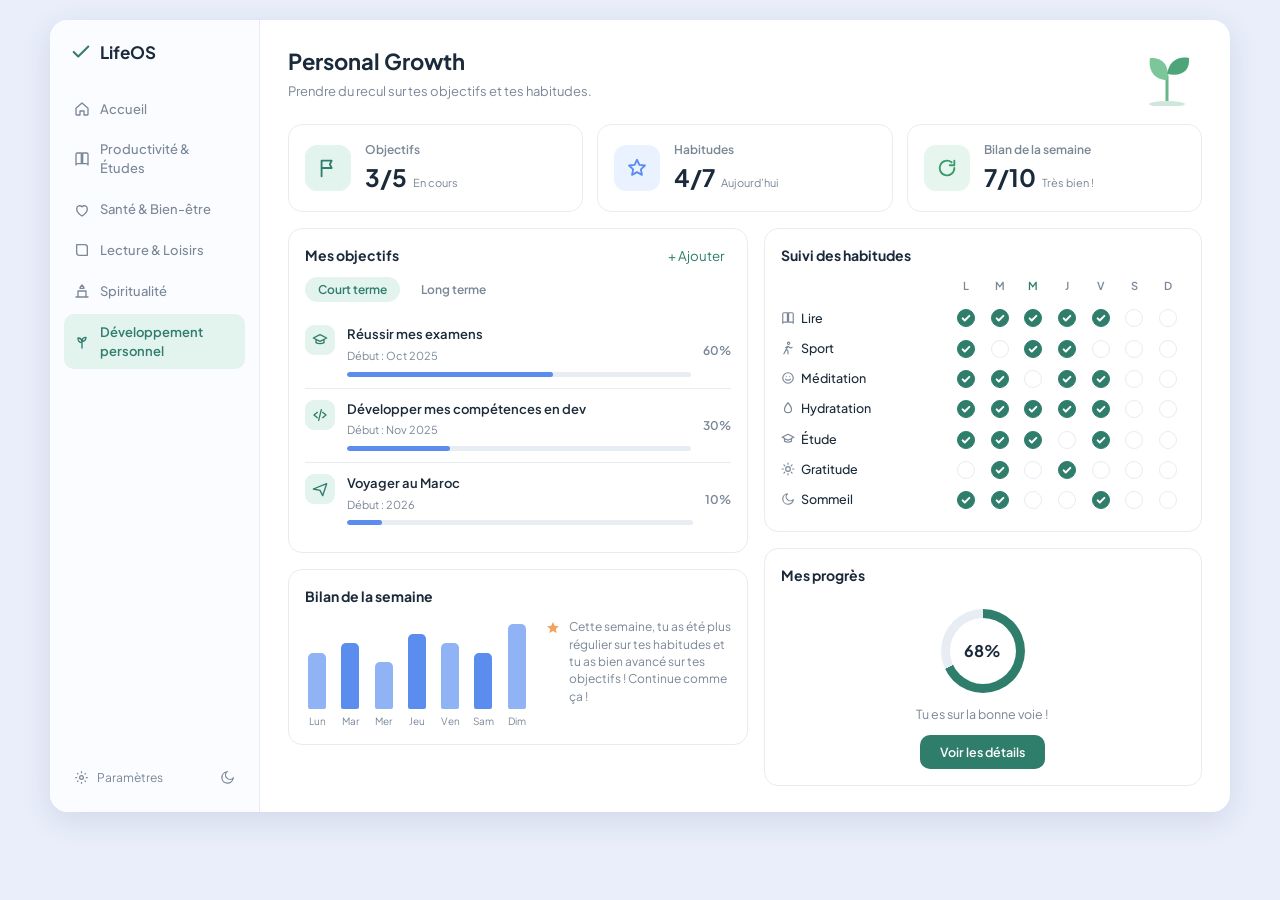
==== pages/personal-growth.html @ b282124e "added the welcome page, and the personal-growth page" ====
<!DOCTYPE html>
<html lang="fr">
<head>
<meta charset="utf-8">
<meta name="viewport" content="width=device-width, initial-scale=1, viewport-fit=cover">
<title>LifeOS – Personal Growth</title>
<link href="https://fonts.googleapis.com/css2?family=Plus+Jakarta+Sans:wght@400;500;600;700&display=swap" rel="stylesheet">
<style>
:root{--bg:#e9eefa;--card:#fff;--ink:#1b2a3a;--mute:#7a8797;--line:#e7ecf3;--pri:#2f7d6b;--pri-soft:#e3f3ee;--blue:#5b8def;--blue-soft:#eaf1ff;--amber:#f2a25c;--track:#e8edf4;--side:#fbfcff;box-sizing:border-box;padding-top:env(safe-area-inset-top,0px);padding-bottom:env(safe-area-inset-bottom,0px)}
@media (prefers-color-scheme:dark){:root:not([data-theme="light"]){--bg:#0f1622;--card:#182231;--ink:#e8eef6;--mute:#93a1b3;--line:#263346;--pri:#4fb59d;--pri-soft:#1b3a35;--blue:#7aa5ff;--blue-soft:#1d2b46;--track:#26344a;--side:#141d2b;color-scheme:dark}}
:root[data-theme="dark"]{--bg:#0f1622;--card:#182231;--ink:#e8eef6;--mute:#93a1b3;--line:#263346;--pri:#4fb59d;--pri-soft:#1b3a35;--blue:#7aa5ff;--blue-soft:#1d2b46;--track:#26344a;--side:#141d2b;color-scheme:dark}
*{box-sizing:border-box}html{scroll-padding-top:env(safe-area-inset-top,0px)}
body{margin:0;background:var(--bg);color:var(--ink);font:14px/1.45 "Plus Jakarta Sans",system-ui,-apple-system,"Segoe UI",sans-serif}
.app{display:grid;grid-template-columns:210px 1fr;max-width:1180px;margin:20px auto;background:var(--card);border-radius:18px;overflow:hidden;min-height:720px;box-shadow:0 8px 30px rgba(40,60,110,.12)}
aside{background:var(--side);border-right:1px solid var(--line);padding:20px 14px;display:flex;flex-direction:column}
.logo{display:flex;align-items:center;gap:8px;font-weight:700;font-size:17px;margin:0 6px 26px}
.logo svg{width:22px;height:22px;color:var(--pri)}
nav{display:flex;flex-direction:column;gap:4px;flex:1}
nav a{display:flex;align-items:center;gap:10px;padding:9px 10px;border-radius:10px;color:var(--mute);text-decoration:none;font-size:13px;font-weight:500}
nav a svg{width:16px;height:16px;flex:none}
nav a.on{background:var(--pri-soft);color:var(--pri);font-weight:600}
.foot{display:flex;justify-content:space-between;align-items:center;color:var(--mute);font-size:12px;padding:6px 10px}
.foot svg{width:15px;height:15px}
main{padding:26px 28px;min-width:0}
.head{display:flex;justify-content:space-between;align-items:flex-start;gap:16px;margin-bottom:18px}
h1{margin:0;font-size:22px;font-weight:700}
.sub{color:var(--mute);margin:4px 0 0;font-size:13px}
.sprout{width:70px;height:60px;flex:none}
.stats{display:grid;grid-template-columns:repeat(3,1fr);gap:14px;margin-bottom:16px}
.card{background:var(--card);border:1px solid var(--line);border-radius:14px;padding:16px}
.stat{display:flex;align-items:center;gap:14px}
.stat .ic{width:46px;height:46px;border-radius:12px;display:grid;place-items:center;flex:none}
.stat .ic svg{width:22px;height:22px}
.stat small{display:block;color:var(--mute);font-size:12px;font-weight:600;margin-bottom:2px}
.stat b{font-size:24px;font-weight:700}
.stat em{font-style:normal;color:var(--mute);font-size:11px;margin-left:6px}
.g1{background:var(--pri-soft);color:var(--pri)}.g2{background:var(--blue-soft);color:var(--blue)}.g3{background:#e6f5ee;color:#3a9a6e}
.grid{display:grid;grid-template-columns:1.05fr 1fr;gap:16px}
.col{display:flex;flex-direction:column;gap:16px;min-width:0}
h2{margin:0 0 12px;font-size:14px;font-weight:700;display:flex;justify-content:space-between;align-items:center}
h2 button{border:0;background:none;color:var(--pri);font:600 12px inherit;font-family:inherit;cursor:pointer}
.tabs{display:flex;gap:8px;margin-bottom:12px}
.tabs button{border:0;border-radius:99px;padding:5px 13px;font:600 12px "Plus Jakarta Sans",system-ui,sans-serif;background:none;color:var(--mute);cursor:pointer}
.tabs button.on{background:var(--pri-soft);color:var(--pri)}
.goal{display:flex;gap:12px;padding:11px 0;border-top:1px solid var(--line)}
.goal:first-of-type{border-top:0}
.goal .gi{width:30px;height:30px;border-radius:9px;background:var(--pri-soft);color:var(--pri);display:grid;place-items:center;flex:none}
.goal .gi svg{width:16px;height:16px}
.goal .t{flex:1;min-width:0}
.goal .t b{font-size:13px;font-weight:600;display:block}
.goal .t span{font-size:11px;color:var(--mute)}
.bar{height:5px;border-radius:9px;background:var(--track);margin-top:7px;overflow:hidden}
.bar i{display:block;height:100%;background:var(--blue);border-radius:9px;transition:width .3s}
.goal .p{font-size:12px;font-weight:600;color:var(--mute);align-self:center}
table{width:100%;border-collapse:collapse}
th{font-size:11px;color:var(--mute);font-weight:600;padding-bottom:8px}
td{padding:5px 0;text-align:center}
td.n{text-align:left;font-size:12.5px;font-weight:500;white-space:nowrap}
td.n svg{width:14px;height:14px;vertical-align:-2px;margin-right:6px;color:var(--mute)}
.dot{width:18px;height:18px;border-radius:50%;border:1.5px solid var(--line);background:none;display:inline-grid;place-items:center;cursor:pointer;padding:0;color:#fff}
.dot.on{background:var(--pri);border-color:var(--pri)}
.dot svg{width:10px;height:10px;opacity:0}.dot.on svg{opacity:1}
.dot:focus-visible,.tabs button:focus-visible,.btn:focus-visible{outline:2px solid var(--pri);outline-offset:2px}
th.today{color:var(--pri)}
.week{display:flex;gap:16px;align-items:stretch}
.chart{flex:1.2;display:flex;align-items:flex-end;gap:9px;height:110px;padding-top:6px}
.chart div{flex:1;display:flex;flex-direction:column;align-items:center;justify-content:flex-end;gap:5px;height:100%;font-size:10px;color:var(--mute)}
.chart i{width:100%;max-width:18px;border-radius:5px 5px 2px 2px;background:var(--blue)}
.chart div:nth-child(odd) i{background:#8fb3f5}
.note{flex:1;font-size:12px;color:var(--mute);display:flex;gap:8px;align-content:flex-start}
.note svg{width:16px;height:16px;color:var(--amber);flex:none;margin-top:2px}
.prog{display:flex;flex-direction:column;align-items:center;text-align:center;gap:12px}
.ring{width:84px;height:84px;border-radius:50%;background:conic-gradient(var(--pri) 68%,var(--track) 0);display:grid;place-items:center}
.ring span{width:66px;height:66px;border-radius:50%;background:var(--card);display:grid;place-items:center;font-weight:700;font-size:16px}
.btn{border:0;background:var(--pri);color:#fff;border-radius:10px;padding:9px 20px;font:600 12.5px "Plus Jakarta Sans",system-ui,sans-serif;cursor:pointer}
@media (max-width:900px){.app{grid-template-columns:1fr;margin:0;border-radius:0}aside{display:none}.grid{grid-template-columns:1fr}.stats{grid-template-columns:1fr}}
</style>
</head>
<body>
<div class="app">
<aside>
  <div class="logo"><svg viewBox="0 0 24 24" fill="none" stroke="currentColor" stroke-width="2.2" stroke-linecap="round" stroke-linejoin="round"><path d="M4 12l5 5L20 6"/></svg>LifeOS</div>
  <nav id="nav"></nav>
  <div class="foot"><span style="display:flex;gap:8px;align-items:center"><svg viewBox="0 0 24 24" fill="none" stroke="currentColor" stroke-width="2"><circle cx="12" cy="12" r="3"/><path d="M12 2v3M12 19v3M2 12h3M19 12h3M5 5l2 2M17 17l2 2M19 5l-2 2M7 17l-2 2"/></svg>Paramètres</span><svg viewBox="0 0 24 24" fill="none" stroke="currentColor" stroke-width="2"><path d="M21 13A9 9 0 1111 3a7 7 0 0010 10z"/></svg></div>
</aside>
<main>
  <div class="head">
    <div><h1>Personal Growth</h1><p class="sub">Prendre du recul sur tes objectifs et tes habitudes.</p></div>
    <svg class="sprout" viewBox="0 0 70 60" fill="none"><path d="M35 58V30" stroke="#6bb58a" stroke-width="3" stroke-linecap="round"/><path d="M35 34C22 34 16 24 18 12c13-1 20 8 17 22z" fill="#7cc79a"/><path d="M35 28c2-12 10-18 22-16 1 12-6 19-22 16z" fill="#4fa57a"/><ellipse cx="35" cy="58" rx="18" ry="3" fill="#cfe7da"/></svg>
  </div>

  <div class="stats">
    <div class="card stat"><div class="ic g1"><svg viewBox="0 0 24 24" fill="none" stroke="currentColor" stroke-width="2" stroke-linecap="round" stroke-linejoin="round"><path d="M5 21V4M5 4h11l-2 4 2 4H5"/></svg></div><div><small>Objectifs</small><b id="sGoals">3/5</b><em>En cours</em></div></div>
    <div class="card stat"><div class="ic g2"><svg viewBox="0 0 24 24" fill="none" stroke="currentColor" stroke-width="2" stroke-linecap="round" stroke-linejoin="round"><path d="M12 3l2.6 5.6 6.1.7-4.5 4.2 1.2 6L12 16.5 6.6 19.5l1.2-6L3.3 9.3l6.1-.7z"/></svg></div><div><small>Habitudes</small><b id="sHab">4/7</b><em>Aujourd’hui</em></div></div>
    <div class="card stat"><div class="ic g3"><svg viewBox="0 0 24 24" fill="none" stroke="currentColor" stroke-width="2" stroke-linecap="round" stroke-linejoin="round"><path d="M20 12a8 8 0 11-3-6.2M20 4v5h-5"/></svg></div><div><small>Bilan de la semaine</small><b>7/10</b><em>Très bien !</em></div></div>
  </div>

  <div class="grid">
    <div class="col">
      <div class="card">
        <h2>Mes objectifs <button type="button">+ Ajouter</button></h2>
        <div class="tabs" role="tablist"><button class="on" data-t="court" role="tab">Court terme</button><button data-t="long" role="tab">Long terme</button></div>
        <div id="goals"></div>
      </div>
      <div class="card">
        <h2>Bilan de la semaine</h2>
        <div class="week">
          <div class="chart" id="chart" role="img" aria-label="Score quotidien de la semaine"></div>
          <div class="note"><svg viewBox="0 0 24 24" fill="currentColor"><path d="M12 3l2.6 5.6 6.1.7-4.5 4.2 1.2 6L12 16.5 6.6 19.5l1.2-6L3.3 9.3l6.1-.7z"/></svg><span>Cette semaine, tu as été plus régulier sur tes habitudes et tu as bien avancé sur tes objectifs ! Continue comme ça !</span></div>
        </div>
      </div>
    </div>
    <div class="col">
      <div class="card">
        <h2>Suivi des habitudes</h2>
        <table id="habits"></table>
      </div>
      <div class="card prog">
        <h2 style="align-self:flex-start;width:100%">Mes progrès</h2>
        <div class="ring"><span>68%</span></div>
        <div style="font-size:12.5px;color:var(--mute)">Tu es sur la bonne voie !</div>
        <button class="btn" type="button">Voir les détails</button>
      </div>
    </div>
  </div>
</main>
</div>
<script>
var I={
home:'<path d="M3 11l9-8 9 8v9a1 1 0 01-1 1h-5v-6H9v6H4a1 1 0 01-1-1z"/>',
book:'<path d="M3 5a2 2 0 012-2h6v16H5a2 2 0 00-2 2zM21 5a2 2 0 00-2-2h-6v16h6a2 2 0 012 2z"/>',
heart:'<path d="M12 21s-8-5-8-11a4.5 4.5 0 018-2.7A4.5 4.5 0 0120 10c0 6-8 11-8 11z"/>',
read:'<path d="M4 4h12a4 4 0 014 4v12H8a4 4 0 01-4-4z"/>',
mosque:'<path d="M12 3c2 2 3 3 3 5H9c0-2 1-3 3-5zM6 21V12h12v9M3 21h18"/>',
sprout:'<path d="M12 21V11M12 13C8 13 6 10 6 6c4 0 6 3 6 7zM12 11c0-4 2-6 6-6 0 4-2 6-6 6z"/>',
run:'<circle cx="13" cy="4" r="2"/><path d="M5 22l4-8 3 3v5M9 14l3-5 4 3 3-1M12 9l-4 2"/>',
drop:'<path d="M12 3s6 7 6 11a6 6 0 01-12 0c0-4 6-11 6-11z"/>',
mind:'<circle cx="12" cy="12" r="9"/><path d="M8 14c1 2 7 2 8 0M9 9h.01M15 9h.01"/>',
sun:'<circle cx="12" cy="12" r="4"/><path d="M12 2v2M12 20v2M2 12h2M20 12h2M5 5l1.5 1.5M17.5 17.5L19 19M19 5l-1.5 1.5M6.5 17.5L5 19"/>',
moon:'<path d="M21 13A9 9 0 1111 3a7 7 0 0010 10z"/>',
cap:'<path d="M2 9l10-5 10 5-10 5zM6 11v5c3 2 9 2 12 0v-5"/>',
code:'<path d="M8 8l-5 4 5 4M16 8l5 4-5 4M14 4l-4 16"/>',
plane:'<path d="M2 12l20-8-6 18-4-8z"/>',
house:'<path d="M3 11l9-8 9 8v9H3z"/>',
dollar:'<path d="M12 2v20M17 6H9.5a3 3 0 000 6h5a3 3 0 010 6H6"/>'};
function ic(n){return '<svg viewBox="0 0 24 24" fill="none" stroke="currentColor" stroke-width="2" stroke-linecap="round" stroke-linejoin="round">'+I[n]+'</svg>'}
var nav=[['home','Accueil'],['book','Productivité & Études'],['heart','Santé & Bien-être'],['read','Lecture & Loisirs'],['mosque','Spiritualité'],['sprout','Développement personnel']];
document.getElementById('nav').innerHTML=nav.map(function(n,i){return '<a href="#" class="'+(i==5?'on':'')+'">'+ic(n[0])+n[1]+'</a>'}).join('');

var goals={
court:[['cap','Réussir mes examens','Début : Oct 2025',60],['code','Développer mes compétences en dev','Début : Nov 2025',30],['plane','Voyager au Maroc','Début : 2026',10]],
long:[['house','Devenir indépendant financièrement','Début : 2025',15],['dollar','Lancer mon premier projet','Début : 2026',5]]};
function renderGoals(k){document.getElementById('goals').innerHTML=goals[k].map(function(g){return '<div class="goal"><div class="gi">'+ic(g[0])+'</div><div class="t"><b>'+g[1]+'</b><span>'+g[2]+'</span><div class="bar"><i style="width:'+g[3]+'%"></i></div></div><div class="p">'+g[3]+'%</div></div>'}).join('')}
renderGoals('court');
document.querySelectorAll('.tabs button').forEach(function(b){b.onclick=function(){document.querySelectorAll('.tabs button').forEach(function(x){x.classList.remove('on')});b.classList.add('on');renderGoals(b.dataset.t)}});

var days=['L','M','M','J','V','S','D'],TODAY=2;
var habits=[['book','Lire',[1,1,1,1,1,0,0]],['run','Sport',[1,0,1,1,0,0,0]],['mind','Méditation',[1,1,0,1,1,0,0]],['drop','Hydratation',[1,1,1,1,1,0,0]],['cap','Étude',[1,1,1,0,1,0,0]],['sun','Gratitude',[0,1,0,1,0,0,0]],['moon','Sommeil',[1,1,0,0,1,0,0]]];
var chk='<svg viewBox="0 0 12 12" fill="none" stroke="currentColor" stroke-width="2.4" stroke-linecap="round" stroke-linejoin="round"><path d="M2 6.5l2.5 2.5L10 3.5"/></svg>';
function renderHabits(){
 var h='<tr><th></th>'+days.map(function(d,i){return '<th class="'+(i==TODAY?'today':'')+'">'+d+'</th>'}).join('')+'</tr>';
 habits.forEach(function(r,ri){h+='<tr><td class="n">'+ic(r[0])+r[1]+'</td>'+r[2].map(function(v,di){return '<td><button type="button" class="dot'+(v?' on':'')+'" data-r="'+ri+'" data-d="'+di+'" aria-pressed="'+!!v+'" aria-label="'+r[1]+' '+days[di]+'">'+chk+'</button></td>'}).join('')+'</tr>'});
 document.getElementById('habits').innerHTML=h;
 document.getElementById('sHab').textContent=habits.filter(function(r){return r[2][TODAY]}).length+'/'+habits.length;
}
renderHabits();
document.getElementById('habits').onclick=function(e){var b=e.target.closest('.dot');if(!b)return;var r=habits[b.dataset.r];r[2][b.dataset.d]=r[2][b.dataset.d]?0:1;renderHabits();var n=document.querySelector('.dot[data-r="'+b.dataset.r+'"][data-d="'+b.dataset.d+'"]');if(n)n.focus()};

var w=[6,7,5,8,7,6,9],names=['Lun','Mar','Mer','Jeu','Ven','Sam','Dim'];
document.getElementById('chart').innerHTML=w.map(function(v,i){return '<div><i style="height:'+(v*9)+'%"></i>'+names[i]+'</div>'}).join('');
</script>
</body>
</html>
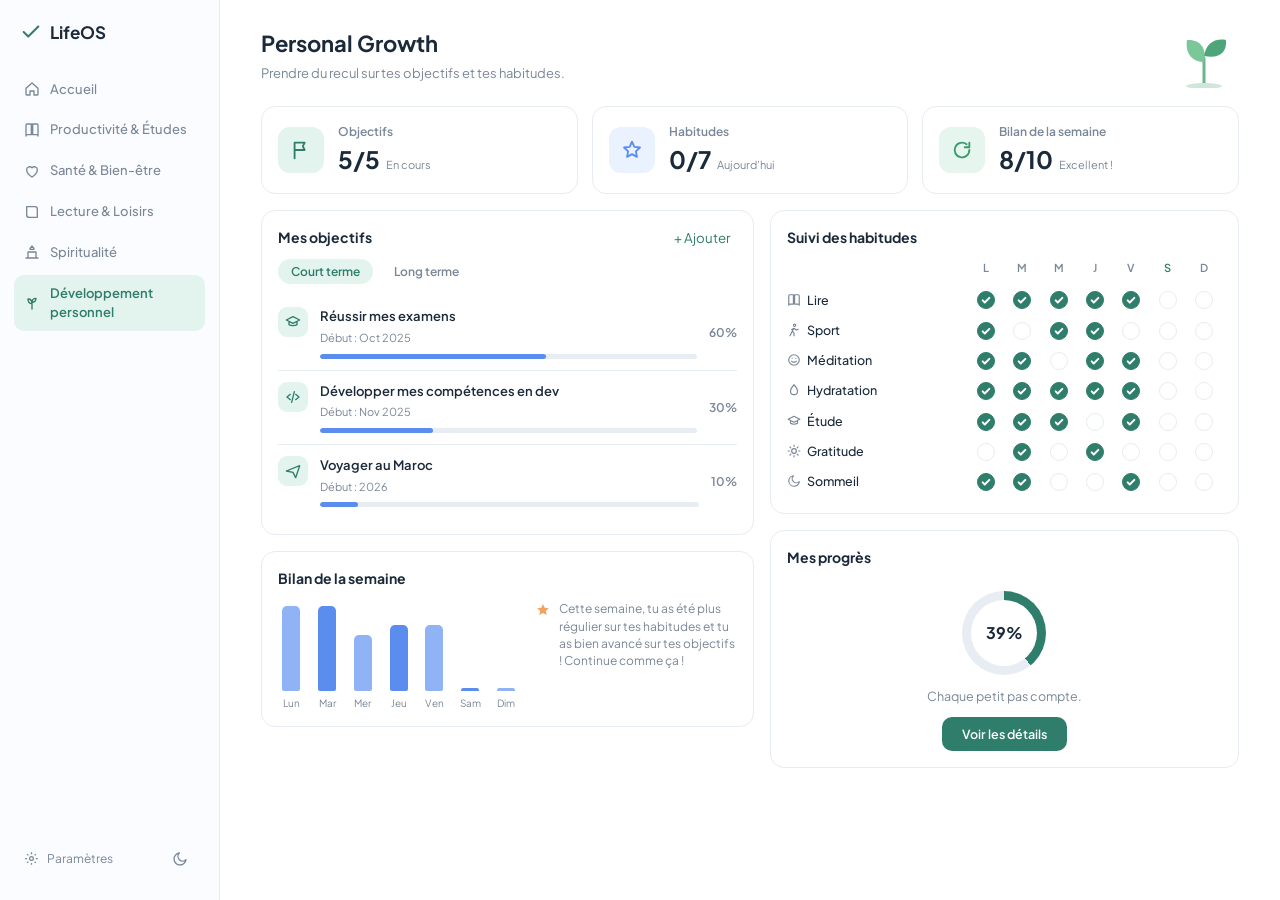
==== commit 635815b3: "Separate CSS and JS into assets, make dashboard interactive" ====
--- a/pages/personal-growth.html
+++ b/pages/personal-growth.html
@@ -4,84 +4,22 @@
 <meta charset="utf-8">
 <meta name="viewport" content="width=device-width, initial-scale=1, viewport-fit=cover">
 <title>LifeOS – Personal Growth</title>
+<link rel="icon" href="../assets/img/favicon.svg" type="image/svg+xml">
 <link href="https://fonts.googleapis.com/css2?family=Plus+Jakarta+Sans:wght@400;500;600;700&display=swap" rel="stylesheet">
-<style>
-:root{--bg:#e9eefa;--card:#fff;--ink:#1b2a3a;--mute:#7a8797;--line:#e7ecf3;--pri:#2f7d6b;--pri-soft:#e3f3ee;--blue:#5b8def;--blue-soft:#eaf1ff;--amber:#f2a25c;--track:#e8edf4;--side:#fbfcff;box-sizing:border-box;padding-top:env(safe-area-inset-top,0px);padding-bottom:env(safe-area-inset-bottom,0px)}
-@media (prefers-color-scheme:dark){:root:not([data-theme="light"]){--bg:#0f1622;--card:#182231;--ink:#e8eef6;--mute:#93a1b3;--line:#263346;--pri:#4fb59d;--pri-soft:#1b3a35;--blue:#7aa5ff;--blue-soft:#1d2b46;--track:#26344a;--side:#141d2b;color-scheme:dark}}
-:root[data-theme="dark"]{--bg:#0f1622;--card:#182231;--ink:#e8eef6;--mute:#93a1b3;--line:#263346;--pri:#4fb59d;--pri-soft:#1b3a35;--blue:#7aa5ff;--blue-soft:#1d2b46;--track:#26344a;--side:#141d2b;color-scheme:dark}
-*{box-sizing:border-box}html{scroll-padding-top:env(safe-area-inset-top,0px)}
-body{margin:0;background:var(--bg);color:var(--ink);font:14px/1.45 "Plus Jakarta Sans",system-ui,-apple-system,"Segoe UI",sans-serif}
-.app{display:grid;grid-template-columns:210px 1fr;max-width:1180px;margin:20px auto;background:var(--card);border-radius:18px;overflow:hidden;min-height:720px;box-shadow:0 8px 30px rgba(40,60,110,.12)}
-aside{background:var(--side);border-right:1px solid var(--line);padding:20px 14px;display:flex;flex-direction:column}
-.logo{display:flex;align-items:center;gap:8px;font-weight:700;font-size:17px;margin:0 6px 26px}
-.logo svg{width:22px;height:22px;color:var(--pri)}
-nav{display:flex;flex-direction:column;gap:4px;flex:1}
-nav a{display:flex;align-items:center;gap:10px;padding:9px 10px;border-radius:10px;color:var(--mute);text-decoration:none;font-size:13px;font-weight:500}
-nav a svg{width:16px;height:16px;flex:none}
-nav a.on{background:var(--pri-soft);color:var(--pri);font-weight:600}
-.foot{display:flex;justify-content:space-between;align-items:center;color:var(--mute);font-size:12px;padding:6px 10px}
-.foot svg{width:15px;height:15px}
-main{padding:26px 28px;min-width:0}
-.head{display:flex;justify-content:space-between;align-items:flex-start;gap:16px;margin-bottom:18px}
-h1{margin:0;font-size:22px;font-weight:700}
-.sub{color:var(--mute);margin:4px 0 0;font-size:13px}
-.sprout{width:70px;height:60px;flex:none}
-.stats{display:grid;grid-template-columns:repeat(3,1fr);gap:14px;margin-bottom:16px}
-.card{background:var(--card);border:1px solid var(--line);border-radius:14px;padding:16px}
-.stat{display:flex;align-items:center;gap:14px}
-.stat .ic{width:46px;height:46px;border-radius:12px;display:grid;place-items:center;flex:none}
-.stat .ic svg{width:22px;height:22px}
-.stat small{display:block;color:var(--mute);font-size:12px;font-weight:600;margin-bottom:2px}
-.stat b{font-size:24px;font-weight:700}
-.stat em{font-style:normal;color:var(--mute);font-size:11px;margin-left:6px}
-.g1{background:var(--pri-soft);color:var(--pri)}.g2{background:var(--blue-soft);color:var(--blue)}.g3{background:#e6f5ee;color:#3a9a6e}
-.grid{display:grid;grid-template-columns:1.05fr 1fr;gap:16px}
-.col{display:flex;flex-direction:column;gap:16px;min-width:0}
-h2{margin:0 0 12px;font-size:14px;font-weight:700;display:flex;justify-content:space-between;align-items:center}
-h2 button{border:0;background:none;color:var(--pri);font:600 12px inherit;font-family:inherit;cursor:pointer}
-.tabs{display:flex;gap:8px;margin-bottom:12px}
-.tabs button{border:0;border-radius:99px;padding:5px 13px;font:600 12px "Plus Jakarta Sans",system-ui,sans-serif;background:none;color:var(--mute);cursor:pointer}
-.tabs button.on{background:var(--pri-soft);color:var(--pri)}
-.goal{display:flex;gap:12px;padding:11px 0;border-top:1px solid var(--line)}
-.goal:first-of-type{border-top:0}
-.goal .gi{width:30px;height:30px;border-radius:9px;background:var(--pri-soft);color:var(--pri);display:grid;place-items:center;flex:none}
-.goal .gi svg{width:16px;height:16px}
-.goal .t{flex:1;min-width:0}
-.goal .t b{font-size:13px;font-weight:600;display:block}
-.goal .t span{font-size:11px;color:var(--mute)}
-.bar{height:5px;border-radius:9px;background:var(--track);margin-top:7px;overflow:hidden}
-.bar i{display:block;height:100%;background:var(--blue);border-radius:9px;transition:width .3s}
-.goal .p{font-size:12px;font-weight:600;color:var(--mute);align-self:center}
-table{width:100%;border-collapse:collapse}
-th{font-size:11px;color:var(--mute);font-weight:600;padding-bottom:8px}
-td{padding:5px 0;text-align:center}
-td.n{text-align:left;font-size:12.5px;font-weight:500;white-space:nowrap}
-td.n svg{width:14px;height:14px;vertical-align:-2px;margin-right:6px;color:var(--mute)}
-.dot{width:18px;height:18px;border-radius:50%;border:1.5px solid var(--line);background:none;display:inline-grid;place-items:center;cursor:pointer;padding:0;color:#fff}
-.dot.on{background:var(--pri);border-color:var(--pri)}
-.dot svg{width:10px;height:10px;opacity:0}.dot.on svg{opacity:1}
-.dot:focus-visible,.tabs button:focus-visible,.btn:focus-visible{outline:2px solid var(--pri);outline-offset:2px}
-th.today{color:var(--pri)}
-.week{display:flex;gap:16px;align-items:stretch}
-.chart{flex:1.2;display:flex;align-items:flex-end;gap:9px;height:110px;padding-top:6px}
-.chart div{flex:1;display:flex;flex-direction:column;align-items:center;justify-content:flex-end;gap:5px;height:100%;font-size:10px;color:var(--mute)}
-.chart i{width:100%;max-width:18px;border-radius:5px 5px 2px 2px;background:var(--blue)}
-.chart div:nth-child(odd) i{background:#8fb3f5}
-.note{flex:1;font-size:12px;color:var(--mute);display:flex;gap:8px;align-content:flex-start}
-.note svg{width:16px;height:16px;color:var(--amber);flex:none;margin-top:2px}
-.prog{display:flex;flex-direction:column;align-items:center;text-align:center;gap:12px}
-.ring{width:84px;height:84px;border-radius:50%;background:conic-gradient(var(--pri) 68%,var(--track) 0);display:grid;place-items:center}
-.ring span{width:66px;height:66px;border-radius:50%;background:var(--card);display:grid;place-items:center;font-weight:700;font-size:16px}
-.btn{border:0;background:var(--pri);color:#fff;border-radius:10px;padding:9px 20px;font:600 12.5px "Plus Jakarta Sans",system-ui,sans-serif;cursor:pointer}
-@media (max-width:900px){.app{grid-template-columns:1fr;margin:0;border-radius:0}aside{display:none}.grid{grid-template-columns:1fr}.stats{grid-template-columns:1fr}}
-</style>
+<link rel="stylesheet" href="../assets/css/tokens.css">
+<link rel="stylesheet" href="../assets/css/layout.css">
+<link rel="stylesheet" href="../assets/css/components.css">
+<link rel="stylesheet" href="../assets/css/personal-growth.css">
+<script src="../assets/js/storage.js"></script>
+<script src="../assets/js/icons.js"></script>
+<script src="../assets/js/theme.js"></script>
 </head>
-<body>
+<body data-page="growth">
 <div class="app">
 <aside>
   <div class="logo"><svg viewBox="0 0 24 24" fill="none" stroke="currentColor" stroke-width="2.2" stroke-linecap="round" stroke-linejoin="round"><path d="M4 12l5 5L20 6"/></svg>LifeOS</div>
   <nav id="nav"></nav>
-  <div class="foot"><span style="display:flex;gap:8px;align-items:center"><svg viewBox="0 0 24 24" fill="none" stroke="currentColor" stroke-width="2"><circle cx="12" cy="12" r="3"/><path d="M12 2v3M12 19v3M2 12h3M19 12h3M5 5l2 2M17 17l2 2M19 5l-2 2M7 17l-2 2"/></svg>Paramètres</span><svg viewBox="0 0 24 24" fill="none" stroke="currentColor" stroke-width="2"><path d="M21 13A9 9 0 1111 3a7 7 0 0010 10z"/></svg></div>
+  <div class="foot"><span class="set"><svg viewBox="0 0 24 24" fill="none" stroke="currentColor" stroke-width="2"><circle cx="12" cy="12" r="3"/><path d="M12 2v3M12 19v3M2 12h3M19 12h3M5 5l2 2M17 17l2 2M19 5l-2 2M7 17l-2 2"/></svg>Paramètres</span><button type="button" id="theme" aria-label="Changer de thème"></button></div>
 </aside>
 <main>
   <div class="head">
@@ -92,13 +30,13 @@
   <div class="stats">
     <div class="card stat"><div class="ic g1"><svg viewBox="0 0 24 24" fill="none" stroke="currentColor" stroke-width="2" stroke-linecap="round" stroke-linejoin="round"><path d="M5 21V4M5 4h11l-2 4 2 4H5"/></svg></div><div><small>Objectifs</small><b id="sGoals">3/5</b><em>En cours</em></div></div>
     <div class="card stat"><div class="ic g2"><svg viewBox="0 0 24 24" fill="none" stroke="currentColor" stroke-width="2" stroke-linecap="round" stroke-linejoin="round"><path d="M12 3l2.6 5.6 6.1.7-4.5 4.2 1.2 6L12 16.5 6.6 19.5l1.2-6L3.3 9.3l6.1-.7z"/></svg></div><div><small>Habitudes</small><b id="sHab">4/7</b><em>Aujourd’hui</em></div></div>
-    <div class="card stat"><div class="ic g3"><svg viewBox="0 0 24 24" fill="none" stroke="currentColor" stroke-width="2" stroke-linecap="round" stroke-linejoin="round"><path d="M20 12a8 8 0 11-3-6.2M20 4v5h-5"/></svg></div><div><small>Bilan de la semaine</small><b>7/10</b><em>Très bien !</em></div></div>
+    <div class="card stat"><div class="ic g3"><svg viewBox="0 0 24 24" fill="none" stroke="currentColor" stroke-width="2" stroke-linecap="round" stroke-linejoin="round"><path d="M20 12a8 8 0 11-3-6.2M20 4v5h-5"/></svg></div><div><small>Bilan de la semaine</small><b id="sWeek">7/10</b><em id="sWeekL">Très bien !</em></div></div>
   </div>
 
   <div class="grid">
     <div class="col">
       <div class="card">
-        <h2>Mes objectifs <button type="button">+ Ajouter</button></h2>
+        <h2>Mes objectifs <button type="button" id="addGoal">+ Ajouter</button></h2>
         <div class="tabs" role="tablist"><button class="on" data-t="court" role="tab">Court terme</button><button data-t="long" role="tab">Long terme</button></div>
         <div id="goals"></div>
       </div>
@@ -106,7 +44,7 @@
         <h2>Bilan de la semaine</h2>
         <div class="week">
           <div class="chart" id="chart" role="img" aria-label="Score quotidien de la semaine"></div>
-          <div class="note"><svg viewBox="0 0 24 24" fill="currentColor"><path d="M12 3l2.6 5.6 6.1.7-4.5 4.2 1.2 6L12 16.5 6.6 19.5l1.2-6L3.3 9.3l6.1-.7z"/></svg><span>Cette semaine, tu as été plus régulier sur tes habitudes et tu as bien avancé sur tes objectifs ! Continue comme ça !</span></div>
+          <div class="note"><svg viewBox="0 0 24 24" fill="currentColor"><path d="M12 3l2.6 5.6 6.1.7-4.5 4.2 1.2 6L12 16.5 6.6 19.5l1.2-6L3.3 9.3l6.1-.7z"/></svg><span id="wNote">Cette semaine, tu as été plus régulier sur tes habitudes et tu as bien avancé sur tes objectifs ! Continue comme ça !</span></div>
         </div>
       </div>
     </div>
@@ -116,58 +54,30 @@
         <table id="habits"></table>
       </div>
       <div class="card prog">
-        <h2 style="align-self:flex-start;width:100%">Mes progrès</h2>
-        <div class="ring"><span>68%</span></div>
-        <div style="font-size:12.5px;color:var(--mute)">Tu es sur la bonne voie !</div>
-        <button class="btn" type="button">Voir les détails</button>
+        <h2>Mes progrès</h2>
+        <div class="ring" id="ring"><span id="pct">68%</span></div>
+        <div id="pMsg" class="p-msg">Tu es sur la bonne voie !</div>
+        <button class="btn" type="button" id="details">Voir les détails</button>
       </div>
     </div>
   </div>
 </main>
 </div>
-<script>
-var I={
-home:'<path d="M3 11l9-8 9 8v9a1 1 0 01-1 1h-5v-6H9v6H4a1 1 0 01-1-1z"/>',
-book:'<path d="M3 5a2 2 0 012-2h6v16H5a2 2 0 00-2 2zM21 5a2 2 0 00-2-2h-6v16h6a2 2 0 012 2z"/>',
-heart:'<path d="M12 21s-8-5-8-11a4.5 4.5 0 018-2.7A4.5 4.5 0 0120 10c0 6-8 11-8 11z"/>',
-read:'<path d="M4 4h12a4 4 0 014 4v12H8a4 4 0 01-4-4z"/>',
-mosque:'<path d="M12 3c2 2 3 3 3 5H9c0-2 1-3 3-5zM6 21V12h12v9M3 21h18"/>',
-sprout:'<path d="M12 21V11M12 13C8 13 6 10 6 6c4 0 6 3 6 7zM12 11c0-4 2-6 6-6 0 4-2 6-6 6z"/>',
-run:'<circle cx="13" cy="4" r="2"/><path d="M5 22l4-8 3 3v5M9 14l3-5 4 3 3-1M12 9l-4 2"/>',
-drop:'<path d="M12 3s6 7 6 11a6 6 0 01-12 0c0-4 6-11 6-11z"/>',
-mind:'<circle cx="12" cy="12" r="9"/><path d="M8 14c1 2 7 2 8 0M9 9h.01M15 9h.01"/>',
-sun:'<circle cx="12" cy="12" r="4"/><path d="M12 2v2M12 20v2M2 12h2M20 12h2M5 5l1.5 1.5M17.5 17.5L19 19M19 5l-1.5 1.5M6.5 17.5L5 19"/>',
-moon:'<path d="M21 13A9 9 0 1111 3a7 7 0 0010 10z"/>',
-cap:'<path d="M2 9l10-5 10 5-10 5zM6 11v5c3 2 9 2 12 0v-5"/>',
-code:'<path d="M8 8l-5 4 5 4M16 8l5 4-5 4M14 4l-4 16"/>',
-plane:'<path d="M2 12l20-8-6 18-4-8z"/>',
-house:'<path d="M3 11l9-8 9 8v9H3z"/>',
-dollar:'<path d="M12 2v20M17 6H9.5a3 3 0 000 6h5a3 3 0 010 6H6"/>'};
-function ic(n){return '<svg viewBox="0 0 24 24" fill="none" stroke="currentColor" stroke-width="2" stroke-linecap="round" stroke-linejoin="round">'+I[n]+'</svg>'}
-var nav=[['home','Accueil'],['book','Productivité & Études'],['heart','Santé & Bien-être'],['read','Lecture & Loisirs'],['mosque','Spiritualité'],['sprout','Développement personnel']];
-document.getElementById('nav').innerHTML=nav.map(function(n,i){return '<a href="#" class="'+(i==5?'on':'')+'">'+ic(n[0])+n[1]+'</a>'}).join('');
-
-var goals={
-court:[['cap','Réussir mes examens','Début : Oct 2025',60],['code','Développer mes compétences en dev','Début : Nov 2025',30],['plane','Voyager au Maroc','Début : 2026',10]],
-long:[['house','Devenir indépendant financièrement','Début : 2025',15],['dollar','Lancer mon premier projet','Début : 2026',5]]};
-function renderGoals(k){document.getElementById('goals').innerHTML=goals[k].map(function(g){return '<div class="goal"><div class="gi">'+ic(g[0])+'</div><div class="t"><b>'+g[1]+'</b><span>'+g[2]+'</span><div class="bar"><i style="width:'+g[3]+'%"></i></div></div><div class="p">'+g[3]+'%</div></div>'}).join('')}
-renderGoals('court');
-document.querySelectorAll('.tabs button').forEach(function(b){b.onclick=function(){document.querySelectorAll('.tabs button').forEach(function(x){x.classList.remove('on')});b.classList.add('on');renderGoals(b.dataset.t)}});
-
-var days=['L','M','M','J','V','S','D'],TODAY=2;
-var habits=[['book','Lire',[1,1,1,1,1,0,0]],['run','Sport',[1,0,1,1,0,0,0]],['mind','Méditation',[1,1,0,1,1,0,0]],['drop','Hydratation',[1,1,1,1,1,0,0]],['cap','Étude',[1,1,1,0,1,0,0]],['sun','Gratitude',[0,1,0,1,0,0,0]],['moon','Sommeil',[1,1,0,0,1,0,0]]];
-var chk='<svg viewBox="0 0 12 12" fill="none" stroke="currentColor" stroke-width="2.4" stroke-linecap="round" stroke-linejoin="round"><path d="M2 6.5l2.5 2.5L10 3.5"/></svg>';
-function renderHabits(){
- var h='<tr><th></th>'+days.map(function(d,i){return '<th class="'+(i==TODAY?'today':'')+'">'+d+'</th>'}).join('')+'</tr>';
- habits.forEach(function(r,ri){h+='<tr><td class="n">'+ic(r[0])+r[1]+'</td>'+r[2].map(function(v,di){return '<td><button type="button" class="dot'+(v?' on':'')+'" data-r="'+ri+'" data-d="'+di+'" aria-pressed="'+!!v+'" aria-label="'+r[1]+' '+days[di]+'">'+chk+'</button></td>'}).join('')+'</tr>'});
- document.getElementById('habits').innerHTML=h;
- document.getElementById('sHab').textContent=habits.filter(function(r){return r[2][TODAY]}).length+'/'+habits.length;
-}
-renderHabits();
-document.getElementById('habits').onclick=function(e){var b=e.target.closest('.dot');if(!b)return;var r=habits[b.dataset.r];r[2][b.dataset.d]=r[2][b.dataset.d]?0:1;renderHabits();var n=document.querySelector('.dot[data-r="'+b.dataset.r+'"][data-d="'+b.dataset.d+'"]');if(n)n.focus()};
-
-var w=[6,7,5,8,7,6,9],names=['Lun','Mar','Mer','Jeu','Ven','Sam','Dim'];
-document.getElementById('chart').innerHTML=w.map(function(v,i){return '<div><i style="height:'+(v*9)+'%"></i>'+names[i]+'</div>'}).join('');
-</script>
+<dialog id="dlg" aria-labelledby="dTitle"><form id="gf">
+  <h2 id="dTitle">Nouvel objectif</h2>
+  <label>Titre<input id="fT" required maxlength="60" autocomplete="off"></label>
+  <label>Type<select id="fTerm"><option value="court">Court terme</option><option value="long">Long terme</option></select></label>
+  <label>Début<input id="fS" maxlength="20" placeholder="Ex : Jan 2026" autocomplete="off"></label>
+  <label>Icône<select id="fI"><option value="sprout">Croissance</option><option value="cap">Études</option><option value="code">Code</option><option value="plane">Voyage</option><option value="house">Maison</option><option value="dollar">Finances</option><option value="heart">Santé</option><option value="read">Lecture</option></select></label>
+  <label>Progression <output id="fO">0%</output><input id="fP" type="range" min="0" max="100" step="5" value="0"></label>
+  <div class="acts"><button type="button" class="ghost danger" id="fDel" hidden>Supprimer</button><span class="sp"></span><button type="button" class="ghost" id="fCancel">Annuler</button><button class="btn" type="submit">Enregistrer</button></div>
+</form></dialog>
+<dialog id="dlg2" aria-labelledby="d2T"><div class="fm">
+  <h2 id="d2T">Détails de mes progrès</h2>
+  <div id="dBody"></div>
+  <div class="acts"><button type="button" class="ghost danger" id="dReset">Réinitialiser les données</button><span class="sp"></span><button type="button" class="btn" id="dClose">Fermer</button></div>
+</div></dialog>
+<script src="../assets/js/nav.js"></script>
+<script src="../assets/js/personal-growth.js"></script>
 </body>
 </html>
--- a/assets/css/tokens.css
+++ b/assets/css/tokens.css
@@ -0,0 +1,6 @@
+/* Variables de couleurs (thème clair, sombre auto, sombre/clair manuel) + base */
+:root{--bg:#e9eefa;--card:#fff;--ink:#1b2a3a;--mute:#7a8797;--line:#e7ecf3;--pri:#2f7d6b;--pri-soft:#e3f3ee;--blue:#5b8def;--blue-soft:#eaf1ff;--amber:#f2a25c;--track:#e8edf4;--side:#fbfcff;box-sizing:border-box;padding-top:env(safe-area-inset-top,0px);padding-bottom:env(safe-area-inset-bottom,0px)}
+@media (prefers-color-scheme:dark){:root:not([data-theme="light"]){--bg:#0f1622;--card:#182231;--ink:#e8eef6;--mute:#93a1b3;--line:#263346;--pri:#4fb59d;--pri-soft:#1b3a35;--blue:#7aa5ff;--blue-soft:#1d2b46;--track:#26344a;--side:#141d2b;color-scheme:dark}}
+:root[data-theme="dark"]{--bg:#0f1622;--card:#182231;--ink:#e8eef6;--mute:#93a1b3;--line:#263346;--pri:#4fb59d;--pri-soft:#1b3a35;--blue:#7aa5ff;--blue-soft:#1d2b46;--track:#26344a;--side:#141d2b;color-scheme:dark}
+*{box-sizing:border-box}html{scroll-padding-top:env(safe-area-inset-top,0px)}
+body{margin:0;background:var(--bg);color:var(--ink);font:14px/1.45 "Plus Jakarta Sans",system-ui,-apple-system,"Segoe UI",sans-serif}
--- a/assets/css/layout.css
+++ b/assets/css/layout.css
@@ -0,0 +1,36 @@
+/* Structure commune à toutes les pages : app, barre latérale, en-tête, cartes de stats, grille */
+.app{display:grid;grid-template-columns:220px 1fr;width:100%;max-width:none;margin:0;background:var(--card);min-height:100vh}
+aside{background:var(--side);border-right:1px solid var(--line);padding:20px 14px;display:flex;flex-direction:column;position:sticky;top:0;align-self:start;height:100vh}
+.logo{display:flex;align-items:center;gap:8px;font-weight:700;font-size:17px;margin:0 6px 26px}
+.logo svg{width:22px;height:22px;color:var(--pri)}
+nav{display:flex;flex-direction:column;gap:4px;flex:1}
+nav a{display:flex;align-items:center;gap:10px;padding:9px 10px;border-radius:10px;color:var(--mute);text-decoration:none;font-size:13px;font-weight:500}
+nav a svg{width:16px;height:16px;flex:none}
+nav a.on{background:var(--pri-soft);color:var(--pri);font-weight:600}
+.foot{display:flex;justify-content:space-between;align-items:center;color:var(--mute);font-size:12px;padding:6px 10px}
+.foot svg{width:15px;height:15px}
+main{padding:28px clamp(20px,3.2vw,56px);min-width:0}
+.head{display:flex;justify-content:space-between;align-items:flex-start;gap:16px;margin-bottom:18px}
+h1{margin:0;font-size:22px;font-weight:700}
+.sub{color:var(--mute);margin:4px 0 0;font-size:13px}
+.sprout{width:70px;height:60px;flex:none}
+.stats{display:grid;grid-template-columns:repeat(3,1fr);gap:14px;margin-bottom:16px}
+.card{background:var(--card);border:1px solid var(--line);border-radius:14px;padding:16px}
+.stat{display:flex;align-items:center;gap:14px}
+.stat .ic{width:46px;height:46px;border-radius:12px;display:grid;place-items:center;flex:none}
+.stat .ic svg{width:22px;height:22px}
+.stat small{display:block;color:var(--mute);font-size:12px;font-weight:600;margin-bottom:2px}
+.stat b{font-size:24px;font-weight:700}
+.stat em{font-style:normal;color:var(--mute);font-size:11px;margin-left:6px}
+.g1{background:var(--pri-soft);color:var(--pri)}.g2{background:var(--blue-soft);color:var(--blue)}.g3{background:#e6f5ee;color:#3a9a6e}
+.grid{display:grid;grid-template-columns:1.05fr 1fr;gap:16px}
+.col{display:flex;flex-direction:column;gap:16px;min-width:0}
+@media (max-width:900px){.app{grid-template-columns:1fr}aside{display:none}.grid{grid-template-columns:1fr}.stats{grid-template-columns:1fr}}
+/* Bouton de thème (pied de la barre latérale) */
+#theme{border:0;background:none;color:var(--mute);width:30px;height:30px;border-radius:8px;display:grid;place-items:center;cursor:pointer;padding:0}
+#theme:hover{background:var(--pri-soft);color:var(--pri)}
+#theme:focus-visible{outline:2px solid var(--pri);outline-offset:2px}
+#theme svg{width:16px;height:16px}
+:root[data-theme="dark"] .g3{background:#1b3a2c;color:#5fc796}
+@media (prefers-color-scheme:dark){:root:not([data-theme="light"]) .g3{background:#1b3a2c;color:#5fc796}}
+.foot .set{display:flex;gap:8px;align-items:center}
--- a/assets/css/components.css
+++ b/assets/css/components.css
@@ -0,0 +1,22 @@
+/* Composants réutilisables : titres de carte, boutons, fenêtres (dialog) */
+h2{margin:0 0 12px;font-size:14px;font-weight:700;display:flex;justify-content:space-between;align-items:center}
+h2 button{border:0;background:none;color:var(--pri);font:600 12px inherit;font-family:inherit;cursor:pointer}
+.btn{border:0;background:var(--pri);color:#fff;border-radius:10px;padding:9px 20px;font:600 12.5px "Plus Jakarta Sans",system-ui,sans-serif;cursor:pointer}
+.btn:focus-visible{outline:2px solid var(--pri);outline-offset:2px}
+.sp{flex:1}
+dialog{border:1px solid var(--line);border-radius:14px;background:var(--card);color:var(--ink);padding:0;width:min(420px,92vw);font:inherit}
+dialog::backdrop{background:rgba(10,18,30,.55)}
+dialog form,dialog .fm{padding:22px}
+dialog h2{font-size:16px;margin-bottom:4px}
+dialog label{display:block;font-size:12px;font-weight:600;color:var(--mute);margin-top:12px}
+dialog input,dialog select{width:100%;margin-top:5px;padding:9px 10px;border:1px solid var(--line);border-radius:10px;background:var(--side);color:var(--ink);font:500 13px "Plus Jakarta Sans",system-ui,sans-serif}
+dialog input[type=range]{padding:0;border:0;background:none;accent-color:var(--pri)}
+dialog input:focus-visible,dialog select:focus-visible{outline:2px solid var(--pri);outline-offset:1px}
+dialog output{color:var(--ink);float:right}
+.acts{display:flex;align-items:center;gap:8px;margin-top:20px}
+.ghost{border:0;background:none;color:var(--mute);font:600 12.5px "Plus Jakarta Sans",system-ui,sans-serif;padding:9px 12px;border-radius:10px;cursor:pointer}
+.ghost:hover{background:var(--pri-soft);color:var(--pri)}
+.ghost.danger{color:#d9534f}.ghost.danger:hover{background:rgba(217,83,79,.12);color:#d9534f}
+.ghost:focus-visible{outline:2px solid var(--pri);outline-offset:2px}
+.row{display:flex;justify-content:space-between;gap:12px;padding:10px 0;border-top:1px solid var(--line);font-size:13px}
+.row:first-child{border-top:0}.row span{color:var(--mute)}
--- a/assets/css/personal-growth.css
+++ b/assets/css/personal-growth.css
@@ -0,0 +1,38 @@
+/* Page Personal Growth : objectifs, habitudes, bilan, progrès */
+.tabs{display:flex;gap:8px;margin-bottom:12px}
+.tabs button{border:0;border-radius:99px;padding:5px 13px;font:600 12px "Plus Jakarta Sans",system-ui,sans-serif;background:none;color:var(--mute);cursor:pointer}
+.tabs button.on{background:var(--pri-soft);color:var(--pri)}
+.goal{display:flex;gap:12px;padding:11px 0;border-top:1px solid var(--line)}
+.goal:first-of-type{border-top:0}
+.goal .gi{width:30px;height:30px;border-radius:9px;background:var(--pri-soft);color:var(--pri);display:grid;place-items:center;flex:none}
+.goal .gi svg{width:16px;height:16px}
+.goal .t{flex:1;min-width:0}
+.goal .t b{font-size:13px;font-weight:600;display:block}
+.goal .t span{font-size:11px;color:var(--mute)}
+.bar{height:5px;border-radius:9px;background:var(--track);margin-top:7px;overflow:hidden}
+.bar i{display:block;height:100%;background:var(--blue);border-radius:9px;transition:width .3s}
+.goal .p{font-size:12px;font-weight:600;color:var(--mute);align-self:center}
+table{width:100%;border-collapse:collapse}
+th{font-size:11px;color:var(--mute);font-weight:600;padding-bottom:8px}
+td{padding:5px 0;text-align:center}
+td.n{text-align:left;font-size:12.5px;font-weight:500;white-space:nowrap}
+td.n svg{width:14px;height:14px;vertical-align:-2px;margin-right:6px;color:var(--mute)}
+.dot{width:18px;height:18px;border-radius:50%;border:1.5px solid var(--line);background:none;display:inline-grid;place-items:center;cursor:pointer;padding:0;color:#fff}
+.dot.on{background:var(--pri);border-color:var(--pri)}
+.dot svg{width:10px;height:10px;opacity:0}.dot.on svg{opacity:1}
+.dot:focus-visible,.tabs button:focus-visible{outline:2px solid var(--pri);outline-offset:2px}
+th.today{color:var(--pri)}
+.week{display:flex;gap:16px;align-items:stretch}
+.chart{flex:1.2;display:flex;align-items:flex-end;gap:9px;height:110px;padding-top:6px}
+.chart div{flex:1;display:flex;flex-direction:column;align-items:center;justify-content:flex-end;gap:5px;height:100%;font-size:10px;color:var(--mute)}
+.chart i{width:100%;max-width:18px;border-radius:5px 5px 2px 2px;background:var(--blue)}
+.chart div:nth-child(odd) i{background:#8fb3f5}
+.note{flex:1;font-size:12px;color:var(--mute);display:flex;gap:8px;align-content:flex-start}
+.note svg{width:16px;height:16px;color:var(--amber);flex:none;margin-top:2px}
+.prog{display:flex;flex-direction:column;align-items:center;text-align:center;gap:12px}
+.ring{width:84px;height:84px;border-radius:50%;background:conic-gradient(var(--pri) calc(var(--p,68)*1%),var(--track) 0);display:grid;place-items:center}
+.ring span{width:66px;height:66px;border-radius:50%;background:var(--card);display:grid;place-items:center;font-weight:700;font-size:16px}
+.goal,.bar{cursor:pointer}
+.prog h2{align-self:flex-start;width:100%}
+.p-msg{font-size:12.5px;color:var(--mute)}
+.empty{color:var(--mute);font-size:12.5px;margin:6px 0}
